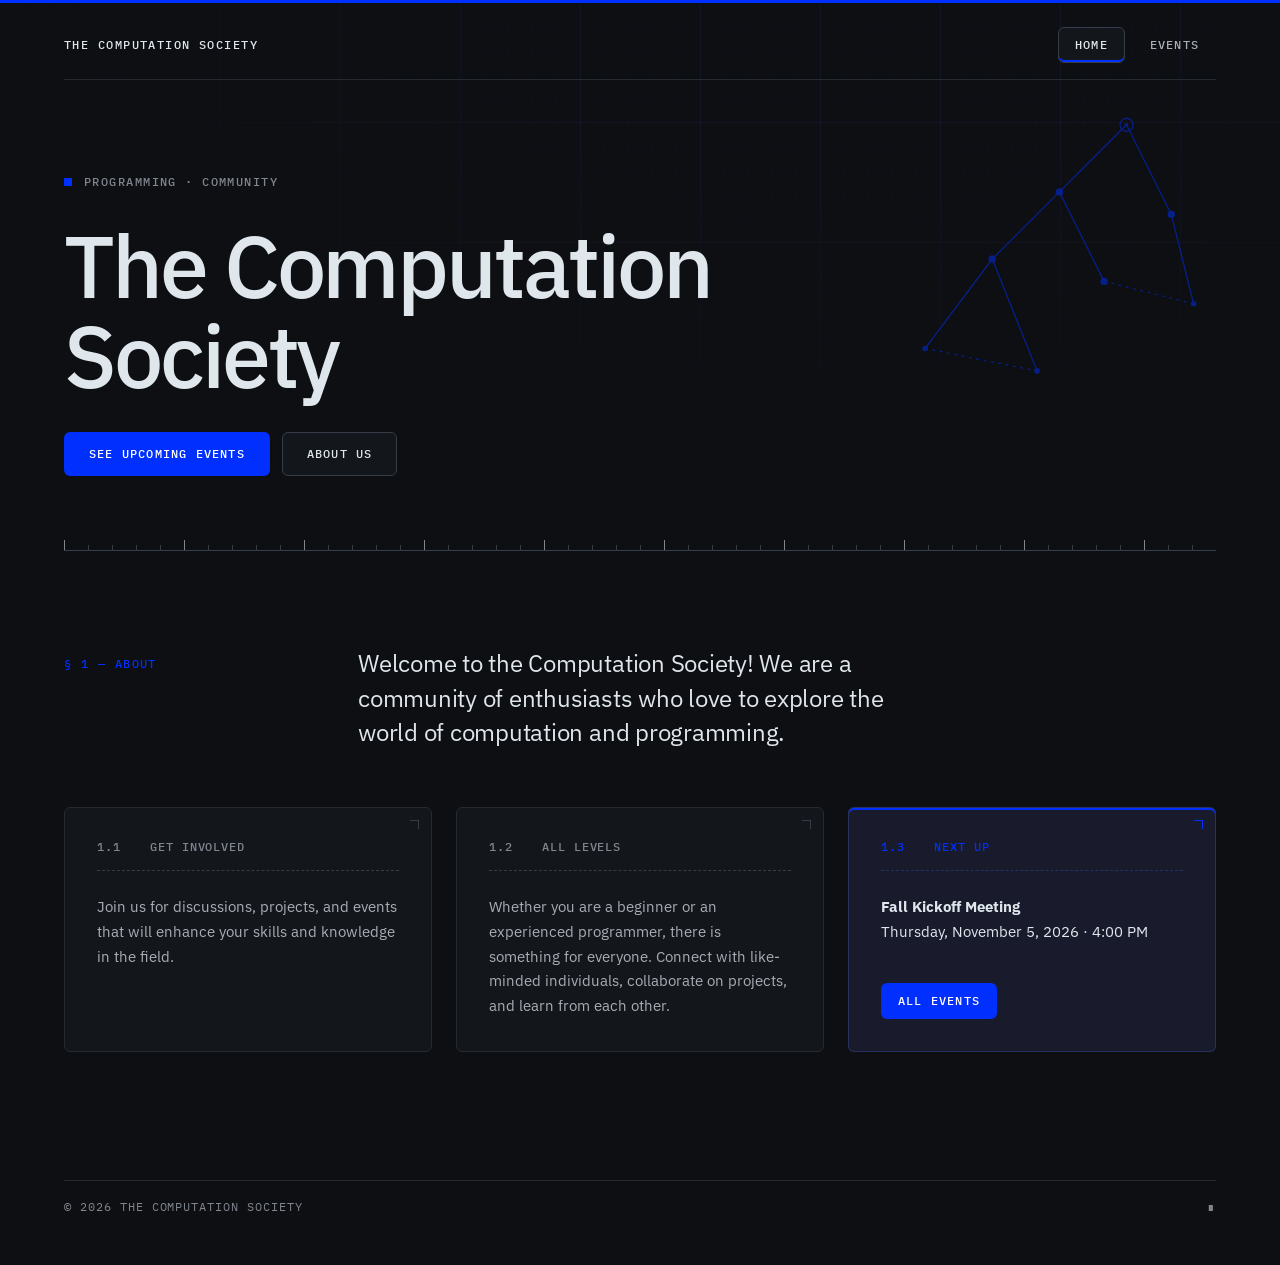
==== site/index.html @ 562e047d "Add Events page, nav and CTA buttons, and events.py site generator Events live in events.json and ar" ====
<!DOCTYPE html>
<html lang="en">
<head>
    <meta charset="UTF-8">
    <meta name="viewport" content="width=device-width, initial-scale=1.0">
    <title>The Computation Society</title>
    <link rel="stylesheet" href="static/style.css">
</head>
<body>

    <header class="site-header">
        <a class="brand" href="index.html">The Computation Society</a>
        <nav class="site-nav" aria-label="Main">
            <a class="btn btn-ghost is-current" href="index.html">Home</a>
            <a class="btn btn-ghost" href="events.html">Events</a>
        </nav>
    </header>

    <main>
        <section class="hero">
            <p class="eyebrow">Programming &middot; Community</p>
            <h1>The Computation Society</h1>
            <div class="button-row">
                <a class="btn btn-primary" href="events.html">See upcoming events</a>
                <a class="btn btn-secondary" href="#about">About us</a>
            </div>
            <div class="ruler" aria-hidden="true"></div>
        </section>

        <section class="section" id="about">
            <p class="section-label">&sect; 1 &mdash; About</p>
            <p class="lead">Welcome to the Computation Society! We are a community of enthusiasts who love to explore the world of computation and programming.</p>

            <div class="cards">
                <article class="card">
                    <p class="card-label">1.1 &emsp; Get involved</p>
                    <p>Join us for discussions, projects, and events that will enhance your skills and knowledge in the field.</p>
                </article>
                <article class="card">
                    <p class="card-label">1.2 &emsp; All levels</p>
                    <p>Whether you are a beginner or an experienced programmer, there is something for everyone. Connect with like-minded individuals, collaborate on projects, and learn from each other.</p>
                </article>
                <article class="card card-featured">
                    <p class="card-label">1.3 &emsp; Next up</p>
                    <p><strong>Fall Kickoff Meeting</strong><br>Thursday, November 5, 2026 &middot; 4:00 PM</p>
                    <a class="btn btn-primary btn-small" href="events.html">All events</a>
                </article>
            </div>
        </section>

    </main>

    <footer class="site-footer">
        <span>&copy; 2026 The Computation Society</span>
        <span aria-hidden="true">&#8718;</span>
    </footer>

</body>
</html>
---- site/static/style.css ----
/* ==========================================================================
   The Computation Society — stylesheet
   --------------------------------------------------------------------------
   Pages are generated by events.py from templates/; see README.md.
   ========================================================================== */

@import url("https://fonts.googleapis.com/css2?family=IBM+Plex+Mono:wght@400;500&family=IBM+Plex+Sans:wght@400;500;600&display=swap");

/* 1. Design tokens
   ========================================================================== */

:root {
  color-scheme: dark;

  /* Color */
  --bg: #0d0f12;
  --surface: #13171c;
  --surface-hover: #181d24;
  --text: #dfe6ec;
  --text-muted: #a9adb5;
  --text-subtle: #80868f;
  --border: #242a32;
  --border-strong: #353d48;
  --accent: #002ffe;
  --accent-hover: #2344d5;
  --accent-soft: rgba(83, 76, 223, 0.08);
  --grid-minor: rgba(83, 76, 223, 0.035);
  --grid-major: rgba(83, 76, 223, 0.07);

  /* Type */
  --font-sans: "IBM Plex Sans", ui-sans-serif, system-ui, -apple-system, "Segoe UI", Roboto, "Helvetica Neue", Arial, sans-serif;
  --font-mono: "IBM Plex Mono", ui-monospace, SFMono-Regular, Menlo, Consolas, "Liberation Mono", monospace;

  --fs-display: clamp(2.5rem, 1.2rem + 5.4vw, 5.75rem);
  --fs-lead: clamp(1.1875rem, 1.05rem + 0.55vw, 1.5rem);
  --fs-body: 1.0625rem;
  --fs-small: 0.9375rem;
  --fs-label: 0.75rem;

  --lh-tight: 1.02;
  --lh-snug: 1.45;
  --lh-body: 1.65;

  /* Spacing scale (4px base) */
  --space-1: 0.25rem;
  --space-2: 0.5rem;
  --space-3: 0.75rem;
  --space-4: 1rem;
  --space-5: 1.5rem;
  --space-6: 2rem;
  --space-7: 3rem;
  --space-8: 4rem;
  --space-9: 6rem;
  --space-10: 8rem;

  /* Layout */
  --max-width: 72rem;
  --gutter: clamp(1.25rem, 4vw, 3rem);
  --radius: 6px;
  --radius-sm: 3px;

  /* Motion */
  --ease: cubic-bezier(0.2, 0.7, 0.2, 1);
  --dur-fast: 150ms;
  --dur: 250ms;
  --dur-reveal: 700ms;
}

/* 2. Base
   ========================================================================== */

*,
*::before,
*::after {
  box-sizing: border-box;
}

html {
  background: var(--bg);
  border-top: 3px solid var(--accent);
  -webkit-text-size-adjust: 100%;
  text-size-adjust: 100%;
  scrollbar-color: var(--border-strong) var(--bg);
}

body {
  position: relative;
  min-height: 100vh;
  margin: 0;
  padding-block: var(--space-5) var(--space-7);
  overflow-x: hidden;

  display: grid;
  grid-template-columns:
    [full-start] minmax(var(--gutter), 1fr)
    [content-start] minmax(0, var(--max-width))
    [content-end] minmax(var(--gutter), 1fr)
    [full-end];
  align-content: start;

  background: var(--bg);
  color: var(--text);
  font-family: var(--font-sans);
  font-size: var(--fs-body);
  line-height: var(--lh-body);
  font-kerning: normal;
  -webkit-font-smoothing: antialiased;
  -moz-osx-font-smoothing: grayscale;
}

body > * {
  grid-column: content;
  position: relative;
  z-index: 1;
}

::selection {
  background: var(--accent);
  color: var(--bg);
}

a {
  color: var(--accent);
  text-decoration-thickness: 1px;
  text-underline-offset: 0.2em;
  transition: color var(--dur-fast) var(--ease);
}

a:hover {
  color: var(--accent-hover);
}

:focus-visible {
  outline: 2px solid var(--accent);
  outline-offset: 3px;
  border-radius: var(--radius-sm);
}

/* 3. Background texture — coordinate grid + graph structure
   ========================================================================== */

/* Fine coordinate grid that fades out below the hero */
body::before {
  content: "";
  position: absolute;
  inset: 0 0 auto 0;
  height: min(52rem, 100vh);
  z-index: 0;
  pointer-events: none;
  background-image:
    linear-gradient(var(--grid-major) 1px, transparent 1px),
    linear-gradient(90deg, var(--grid-major) 1px, transparent 1px),
    linear-gradient(var(--grid-minor) 1px, transparent 1px),
    linear-gradient(90deg, var(--grid-minor) 1px, transparent 1px);
  background-size: 120px 120px, 120px 120px, 24px 24px, 24px 24px;
  background-position: center -1px;
  -webkit-mask-image: radial-gradient(ellipse 85% 75% at 65% 0%, #000 25%, transparent 78%);
  mask-image: radial-gradient(ellipse 85% 75% at 65% 0%, #000 25%, transparent 78%);
}

/* A small tree/graph plotted on the grid, top right of the hero */
body::after {
  content: "";
  position: absolute;
  top: clamp(var(--space-7), 6vw, var(--space-9));
  right: max(var(--gutter), calc((100% - var(--max-width)) / 2));
  width: clamp(15rem, 28vw, 24rem);
  aspect-ratio: 1;
  z-index: 0;
  pointer-events: none;
  background: var(--accent);
  opacity: 0.5;
  -webkit-mask: url("data:image/svg+xml,%3Csvg xmlns='http://www.w3.org/2000/svg' viewBox='0 0 384 384' fill='none' stroke='black' stroke-width='1.4'%3E%3Cpath d='M288 48 L216 120 M288 48 L336 144 M216 120 L144 192 M216 120 L264 216 M144 192 L72 288 M144 192 L192 312 M336 144 L360 240'/%3E%3Cpath d='M264 216 L360 240 M72 288 L192 312' stroke-dasharray='3 5'/%3E%3Ccircle cx='288' cy='48' r='7'/%3E%3Cg fill='black' stroke='none'%3E%3Ccircle cx='216' cy='120' r='4'/%3E%3Ccircle cx='336' cy='144' r='4'/%3E%3Ccircle cx='144' cy='192' r='4'/%3E%3Ccircle cx='264' cy='216' r='4'/%3E%3Ccircle cx='72' cy='288' r='3'/%3E%3Ccircle cx='192' cy='312' r='3'/%3E%3Ccircle cx='360' cy='240' r='3'/%3E%3Ccircle cx='288' cy='48' r='2'/%3E%3C/g%3E%3C/svg%3E") center / contain no-repeat;
  mask: url("data:image/svg+xml,%3Csvg xmlns='http://www.w3.org/2000/svg' viewBox='0 0 384 384' fill='none' stroke='black' stroke-width='1.4'%3E%3Cpath d='M288 48 L216 120 M288 48 L336 144 M216 120 L144 192 M216 120 L264 216 M144 192 L72 288 M144 192 L192 312 M336 144 L360 240'/%3E%3Cpath d='M264 216 L360 240 M72 288 L192 312' stroke-dasharray='3 5'/%3E%3Ccircle cx='288' cy='48' r='7'/%3E%3Cg fill='black' stroke='none'%3E%3Ccircle cx='216' cy='120' r='4'/%3E%3Ccircle cx='336' cy='144' r='4'/%3E%3Ccircle cx='144' cy='192' r='4'/%3E%3Ccircle cx='264' cy='216' r='4'/%3E%3Ccircle cx='72' cy='288' r='3'/%3E%3Ccircle cx='192' cy='312' r='3'/%3E%3Ccircle cx='360' cy='240' r='3'/%3E%3Ccircle cx='288' cy='48' r='2'/%3E%3C/g%3E%3C/svg%3E") center / contain no-repeat;
}

/* 4. Header, navigation and footer
   ========================================================================== */

.site-header {
  display: flex;
  flex-wrap: wrap;
  align-items: center;
  justify-content: space-between;
  gap: var(--space-4);
  padding-bottom: var(--space-4);
  margin-bottom: clamp(var(--space-7), 9vw, var(--space-9));
  border-bottom: 1px solid var(--border);
}

.brand {
  font-family: var(--font-mono);
  font-size: var(--fs-label);
  font-weight: 500;
  letter-spacing: 0.12em;
  text-transform: uppercase;
  text-decoration: none;
  color: var(--text);
}

.brand:hover {
  color: var(--text);
}

.site-nav {
  display: flex;
  gap: var(--space-2);
}

.site-footer {
  display: flex;
  justify-content: space-between;
  margin-top: var(--space-8);
  padding-top: var(--space-4);
  border-top: 1px solid var(--border);
  font-family: var(--font-mono);
  font-size: var(--fs-label);
  letter-spacing: 0.08em;
  text-transform: uppercase;
  color: var(--text-subtle);
}

/* 5. Buttons
   ========================================================================== */

.btn {
  display: inline-flex;
  align-items: center;
  justify-content: center;
  gap: var(--space-2);
  min-height: 2.75rem;
  padding: var(--space-2) var(--space-5);

  font-family: var(--font-mono);
  font-size: var(--fs-label);
  font-weight: 500;
  line-height: 1;
  letter-spacing: 0.1em;
  text-transform: uppercase;
  text-decoration: none;
  white-space: nowrap;

  border: 1px solid transparent;
  border-radius: var(--radius);
  cursor: pointer;
  transition:
    transform var(--dur-fast) var(--ease),
    background-color var(--dur-fast) var(--ease),
    border-color var(--dur-fast) var(--ease),
    color var(--dur-fast) var(--ease);
}

.btn:hover {
  transform: translateY(-1px);
}

.btn:active {
  transform: none;
}

.btn-primary {
  background: var(--accent);
  color: #fff;
}

.btn-primary:hover {
  background: var(--accent-hover);
  color: #fff;
}

.btn-secondary {
  background: var(--surface);
  border-color: var(--border-strong);
  color: var(--text);
}

.btn-secondary:hover {
  background: var(--surface-hover);
  border-color: var(--accent);
  color: var(--text);
}

.btn-ghost {
  min-height: 2.25rem;
  padding-inline: var(--space-4);
  color: var(--text-muted);
}

.btn-ghost:hover {
  border-color: var(--border-strong);
  color: var(--text);
}

.btn-ghost.is-current {
  border-color: var(--border-strong);
  background: var(--surface);
  color: var(--text);
  box-shadow: inset 0 -2px 0 var(--accent);
}

.btn-small {
  min-height: 2.25rem;
  padding-inline: var(--space-4);
  align-self: flex-start;
}

.button-row {
  display: flex;
  flex-wrap: wrap;
  gap: var(--space-3);
  margin-top: var(--space-6);
}

/* 6. Hero
   ========================================================================== */

.hero {
  margin-bottom: clamp(var(--space-8), 8vw, var(--space-9));
}

.eyebrow {
  display: flex;
  align-items: center;
  gap: var(--space-3);
  margin: 0 0 var(--space-6);

  font-family: var(--font-mono);
  font-size: var(--fs-label);
  font-weight: 500;
  line-height: 1;
  letter-spacing: 0.12em;
  text-transform: uppercase;
  color: var(--text-subtle);
}

/* Small accent square marker before the label */
.eyebrow::before {
  content: "";
  width: var(--space-2);
  height: var(--space-2);
  background: var(--accent);
}

.hero h1 {
  max-width: 15ch;
  margin: 0;
  font-size: var(--fs-display);
  font-weight: 500;
  line-height: var(--lh-tight);
  letter-spacing: -0.035em;
  color: var(--text);
  text-wrap: balance;
}

.hero-compact {
  margin-bottom: var(--space-8);
}

/* Measurement ruler under the heading */
.ruler {
  height: 11px;
  margin-top: clamp(var(--space-6), 5vw, var(--space-8));
  border-bottom: 1px solid var(--border-strong);
  background:
    repeating-linear-gradient(90deg, var(--text-subtle) 0 1px, transparent 1px 120px) left bottom / 100% 11px no-repeat,
    repeating-linear-gradient(90deg, var(--border-strong) 0 1px, transparent 1px 24px) left bottom / 100% 5px no-repeat;
  transform-origin: left center;
}

/* 7. Sections
   ========================================================================== */

.section {
  display: grid;
  grid-template-columns: repeat(12, minmax(0, 1fr));
  column-gap: var(--space-5);
  row-gap: var(--space-5);
  margin-bottom: var(--space-8);
  scroll-margin-top: var(--space-6);
}

.section-label {
  grid-column: 1 / span 3;
  margin: 0;
  padding-top: 0.55em;

  font-family: var(--font-mono);
  font-size: var(--fs-label);
  font-weight: 500;
  letter-spacing: 0.12em;
  text-transform: uppercase;
  color: var(--accent);
}

.lead {
  grid-column: 4 / span 8;
  max-width: 38ch;
  margin: 0 0 var(--space-6);

  font-size: var(--fs-lead);
  line-height: var(--lh-snug);
  letter-spacing: -0.01em;
  color: var(--text);
  text-wrap: pretty;
}

/* 8. Cards
   ========================================================================== */

.cards {
  grid-column: 1 / -1;
  display: grid;
  grid-template-columns: repeat(3, minmax(0, 1fr));
  gap: var(--space-5);
}

.card {
  position: relative;
  display: flex;
  flex-direction: column;
  gap: var(--space-5);
  padding: var(--space-6);

  background: var(--surface);
  border: 1px solid var(--border);
  border-radius: var(--radius);
  color: var(--text-muted);
  font-size: var(--fs-small);
  line-height: var(--lh-body);
  text-wrap: pretty;

  transition:
    transform var(--dur) var(--ease),
    background-color var(--dur) var(--ease),
    border-color var(--dur) var(--ease);
}

.card p {
  margin: 0;
}

.card-label {
  padding-bottom: var(--space-4);
  border-bottom: 1px dashed var(--border-strong);

  font-family: var(--font-mono);
  font-size: var(--fs-label);
  font-weight: 500;
  line-height: 1.2;
  letter-spacing: 0.08em;
  text-transform: uppercase;
  color: var(--text-subtle);
  transition: color var(--dur) var(--ease);
}

/* Registration mark in the corner, like a technical drawing */
.card::after,
.event::after {
  content: "";
  position: absolute;
  top: var(--space-3);
  right: var(--space-3);
  width: 9px;
  height: 9px;
  border-top: 1px solid var(--border-strong);
  border-right: 1px solid var(--border-strong);
  transition: border-color var(--dur) var(--ease);
}

.card:hover,
.event:hover {
  transform: translateY(-2px);
  background: var(--surface-hover);
  border-color: var(--border-strong);
}

.card:hover::after,
.event:hover::after {
  border-color: var(--accent);
}

.card:hover .card-label {
  color: var(--text-muted);
}

/* Featured card — the next meeting */
.card-featured {
  background:
    linear-gradient(var(--accent-soft), var(--accent-soft)),
    var(--surface);
  border-color: rgba(76, 107, 233, 0.28);
  box-shadow: inset 0 2px 0 var(--accent);
  color: var(--text);
}

.card-featured .card-label,
.card-featured:hover .card-label {
  color: var(--accent);
  border-bottom-color: rgba(76, 100, 233, 0.3);
}

.card-featured::after {
  border-color: var(--accent);
}

.card-featured:hover {
  background:
    linear-gradient(rgba(76, 94, 233, 0.12), rgba(76, 107, 233, 0.12)),
    var(--surface-hover);
  border-color: rgba(76, 107, 233, 0.45);
}

.card-featured .btn {
  margin-top: auto;
}

/* 9. Events
   ========================================================================== */

.event-list {
  grid-column: 4 / span 9;
  display: flex;
  flex-direction: column;
  gap: var(--space-4);
}

.event {
  position: relative;
  display: flex;
  flex-direction: column;
  gap: var(--space-3);
  padding: var(--space-5) var(--space-6);

  background: var(--surface);
  border: 1px solid var(--border);
  border-left: 2px solid var(--accent);
  border-radius: var(--radius);
  transition:
    transform var(--dur) var(--ease),
    background-color var(--dur) var(--ease),
    border-color var(--dur) var(--ease);
}

.event-date {
  font-family: var(--font-mono);
  font-size: var(--fs-label);
  font-weight: 500;
  letter-spacing: 0.08em;
  text-transform: uppercase;
  color: var(--accent);
}

.event-title {
  margin: 0;
  font-size: 1.375rem;
  font-weight: 500;
  line-height: 1.25;
  letter-spacing: -0.01em;
  color: var(--text);
}

.event-description {
  margin: 0;
  max-width: 60ch;
  font-size: var(--fs-small);
  color: var(--text-muted);
}

.event-past {
  border-left-color: var(--border-strong);
}

.event-past .event-date {
  color: var(--text-subtle);
}

.event-past .event-title {
  color: var(--text-muted);
}

.empty {
  margin: 0;
  padding: var(--space-5) var(--space-6);
  border: 1px dashed var(--border-strong);
  border-radius: var(--radius);
  color: var(--text-subtle);
  font-size: var(--fs-small);
}

/* 10. Motion — load reveal
   ========================================================================== */

@keyframes reveal {
  from {
    opacity: 0;
    transform: translateY(12px);
  }
  to {
    opacity: 1;
    transform: none;
  }
}

@keyframes fade {
  from { opacity: 0; }
}

@keyframes draw {
  from { transform: scaleX(0); }
}

body::before,
body::after {
  animation: fade 1200ms var(--ease) both;
}

.eyebrow       { animation: reveal var(--dur-reveal) var(--ease) both; }
.hero h1       { animation: reveal var(--dur-reveal) var(--ease) 60ms both; }
.button-row    { animation: reveal var(--dur-reveal) var(--ease) 160ms both; }
.ruler         { animation: draw 1100ms var(--ease) 250ms both; }
.section-label,
.lead          { animation: reveal var(--dur-reveal) var(--ease) 300ms both; }
.card,
.event,
.empty         { animation: reveal var(--dur-reveal) var(--ease) 420ms both; }
.card:nth-child(2),
.event:nth-child(2) { animation-delay: 500ms; }
.card:nth-child(3),
.event:nth-child(n + 3) { animation-delay: 580ms; }

/* 11. Responsive
   ========================================================================== */

/* ≤ 1199px — slightly tighter section gutters */
@media (max-width: 74.9375em) {
  .section,
  .cards {
    column-gap: var(--space-4);
    row-gap: var(--space-4);
  }
}

/* ≤ 991px — two-column cards, featured card spans full width */
@media (max-width: 61.9375em) {
  .section-label {
    grid-column: 1 / -1;
    padding-top: 0;
  }

  .lead,
  .event-list {
    grid-column: 1 / -1;
  }

  .lead {
    max-width: 34ch;
  }

  .cards {
    grid-template-columns: repeat(2, minmax(0, 1fr));
  }

  .card-featured {
    grid-column: 1 / -1;
  }

  body::after {
    opacity: 0.32;
  }
}

/* ≤ 767px — single column, graph removed so it never sits behind text */
@media (max-width: 47.9375em) {
  :root {
    --fs-body: 1rem;
  }

  body::after {
    display: none;
  }

  body::before {
    background-size: 96px 96px, 96px 96px, 24px 24px, 24px 24px;
    -webkit-mask-image: radial-gradient(ellipse 120% 80% at 50% 0%, #000 20%, transparent 75%);
    mask-image: radial-gradient(ellipse 120% 80% at 50% 0%, #000 20%, transparent 75%);
  }

  .cards {
    grid-template-columns: minmax(0, 1fr);
  }

  .card,
  .event {
    padding: var(--space-5);
  }

  .lead {
    margin-bottom: var(--space-4);
  }
}

/* ≤ 479px — small phones */
@media (max-width: 29.9375em) {
  .hero h1 {
    letter-spacing: -0.03em;
  }

  .eyebrow {
    margin-bottom: var(--space-5);
    letter-spacing: 0.08em;
  }

  .ruler {
    background-size: 100% 9px, 100% 4px;
    height: 9px;
  }

  .lead {
    max-width: none;
  }

  .button-row .btn {
    flex: 1 1 auto;
  }
}

/* 12. Accessibility preferences
   ========================================================================== */

@media (prefers-reduced-motion: reduce) {
  *,
  *::before,
  *::after {
    animation: none !important;
    transition-duration: 0.01ms !important;
  }

  .card:hover,
  .event:hover,
  .btn:hover {
    transform: none;
  }
}

@media (forced-colors: active) {
  body::before,
  body::after,
  .ruler {
    display: none;
  }

  .card,
  .event,
  .btn {
    border: 1px solid CanvasText;
  }
}
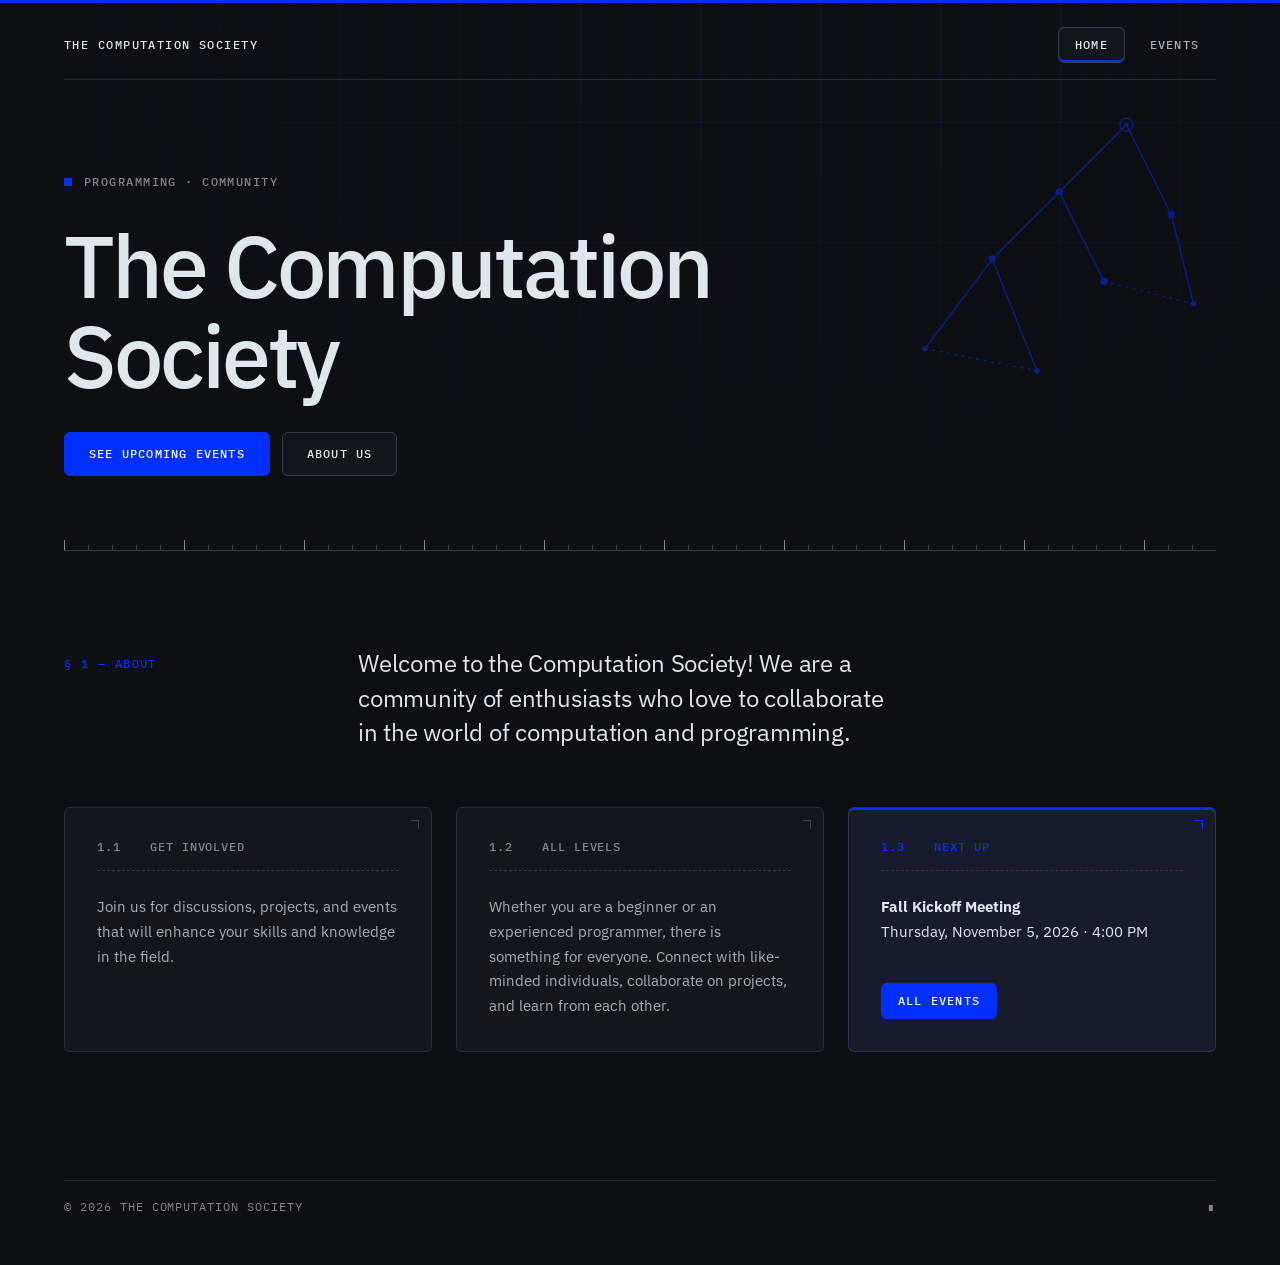
==== commit 187863a9: "fixed html" ====
--- a/site/index.html
+++ b/site/index.html
@@ -29,7 +29,7 @@
 
         <section class="section" id="about">
             <p class="section-label">&sect; 1 &mdash; About</p>
-            <p class="lead">Welcome to the Computation Society! We are a community of enthusiasts who love to explore the world of computation and programming.</p>
+            <p class="lead">Welcome to the Computation Society! We are a community of enthusiasts who love to collaborate in the world of computation and programming.</p>
 
             <div class="cards">
                 <article class="card">
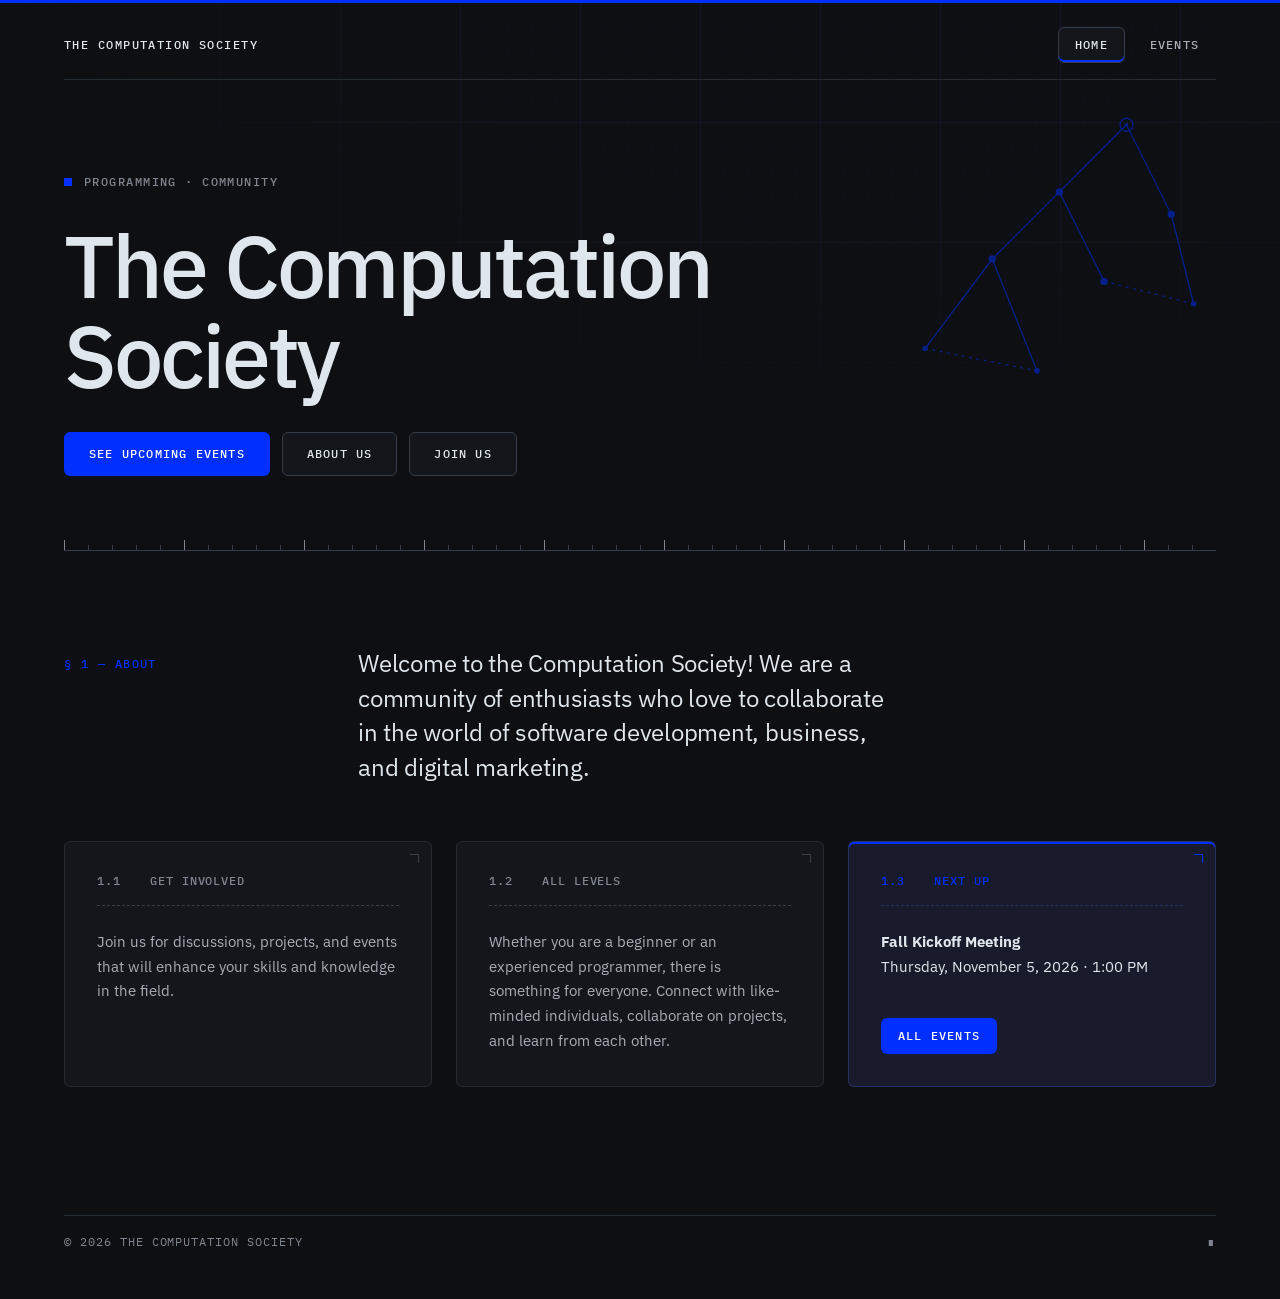
==== commit e6bf4a6c: "Added button for Join Us" ====
--- a/site/index.html
+++ b/site/index.html
@@ -5,6 +5,7 @@
     <meta name="viewport" content="width=device-width, initial-scale=1.0">
     <title>The Computation Society</title>
     <link rel="stylesheet" href="static/style.css">
+    <script async src="https://tally.so/widgets/embed.js"></script>
 </head>
 <body>
 
@@ -23,13 +24,14 @@
             <div class="button-row">
                 <a class="btn btn-primary" href="events.html">See upcoming events</a>
                 <a class="btn btn-secondary" href="#about">About us</a>
+                <a class="btn btn-secondary" href="#join us">Join us</a>
             </div>
             <div class="ruler" aria-hidden="true"></div>
         </section>
 
         <section class="section" id="about">
             <p class="section-label">&sect; 1 &mdash; About</p>
-            <p class="lead">Welcome to the Computation Society! We are a community of enthusiasts who love to collaborate in the world of computation and programming.</p>
+            <p class="lead">Welcome to the Computation Society! We are a community of enthusiasts who love to collaborate in the world of software development, business, and digital marketing.</p>
 
             <div class="cards">
                 <article class="card">
@@ -42,7 +44,7 @@
                 </article>
                 <article class="card card-featured">
                     <p class="card-label">1.3 &emsp; Next up</p>
-                    <p><strong>Fall Kickoff Meeting</strong><br>Thursday, November 5, 2026 &middot; 4:00 PM</p>
+                    <p><strong>Fall Kickoff Meeting</strong><br>Thursday, November 5, 2026 &middot; 1:00 PM</p>
                     <a class="btn btn-primary btn-small" href="events.html">All events</a>
                 </article>
             </div>
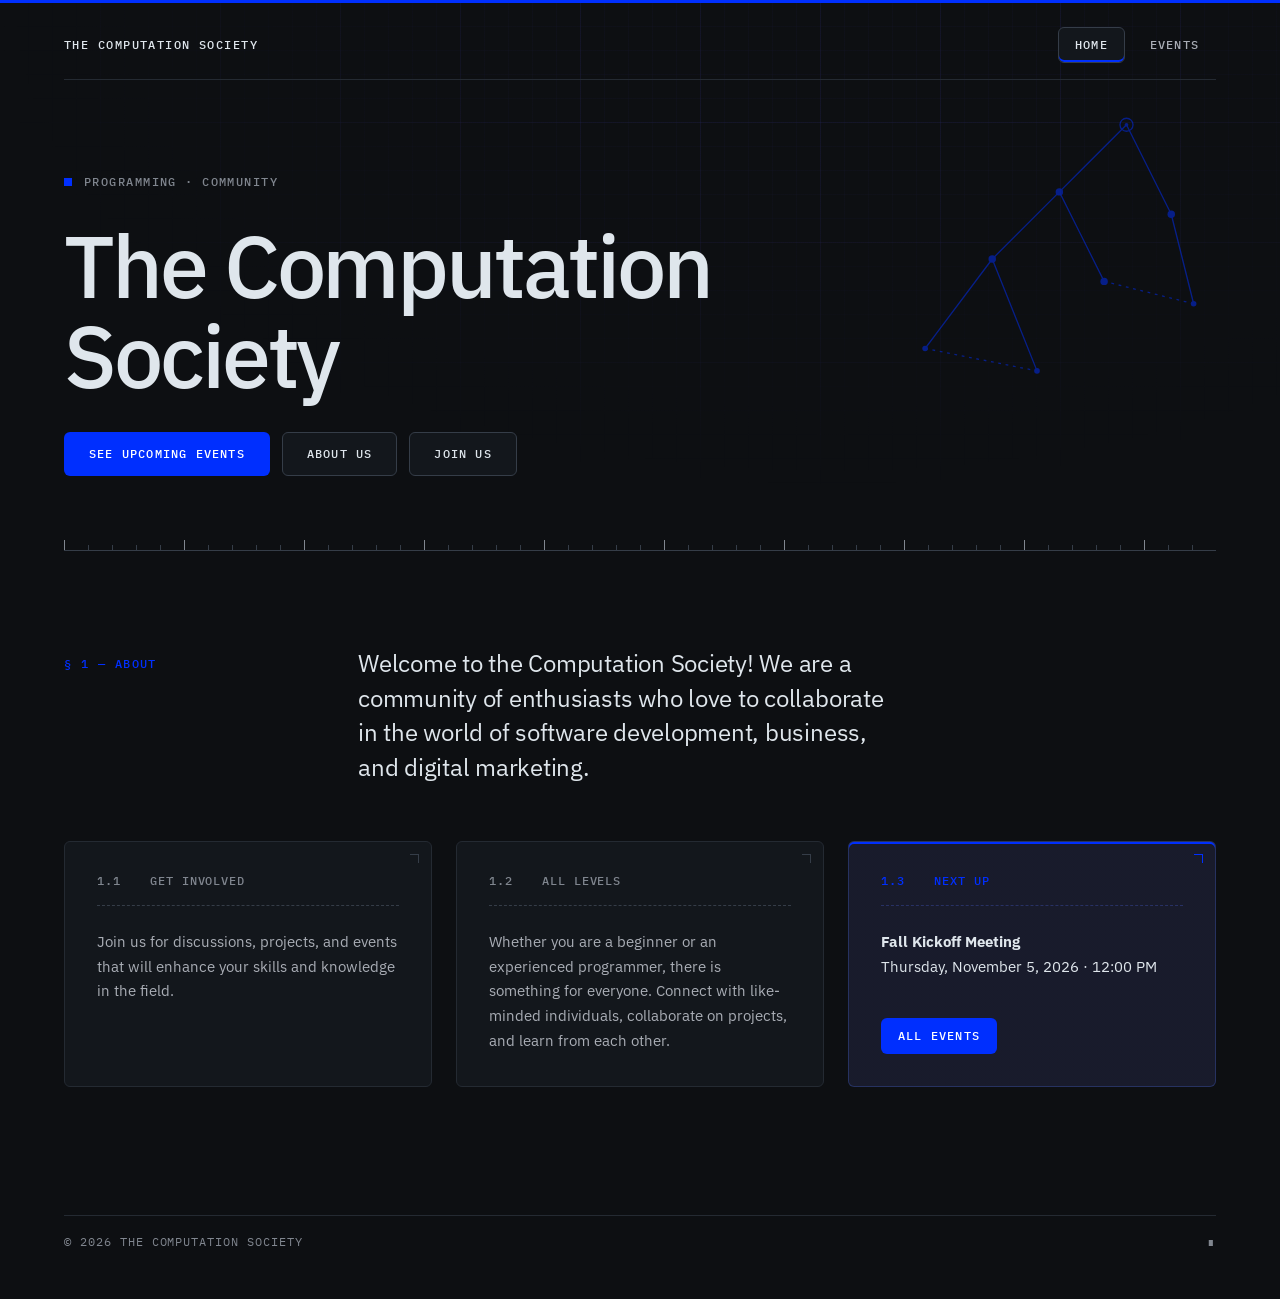
==== commit a7db680d: "add" ====
--- a/site/index.html
+++ b/site/index.html
@@ -24,7 +24,7 @@
             <div class="button-row">
                 <a class="btn btn-primary" href="events.html">See upcoming events</a>
                 <a class="btn btn-secondary" href="#about">About us</a>
-                <a class="btn btn-secondary" href="#join us">Join us</a>
+                <button type="button" class="btn btn-secondary" data-tally-open="aOOa29" data-tally-hide-title="1" data-tally-emoji-text="╰(*°▽°*)╯" data-tally-emoji-animation="bounce" data-tally-auto-close="1000">Join us</button>
             </div>
             <div class="ruler" aria-hidden="true"></div>
         </section>
@@ -44,7 +44,7 @@
                 </article>
                 <article class="card card-featured">
                     <p class="card-label">1.3 &emsp; Next up</p>
-                    <p><strong>Fall Kickoff Meeting</strong><br>Thursday, November 5, 2026 &middot; 1:00 PM</p>
+                    <p><strong>Fall Kickoff Meeting</strong><br>Thursday, November 5, 2026 &middot; 12:00 PM</p>
                     <a class="btn btn-primary btn-small" href="events.html">All events</a>
                 </article>
             </div>
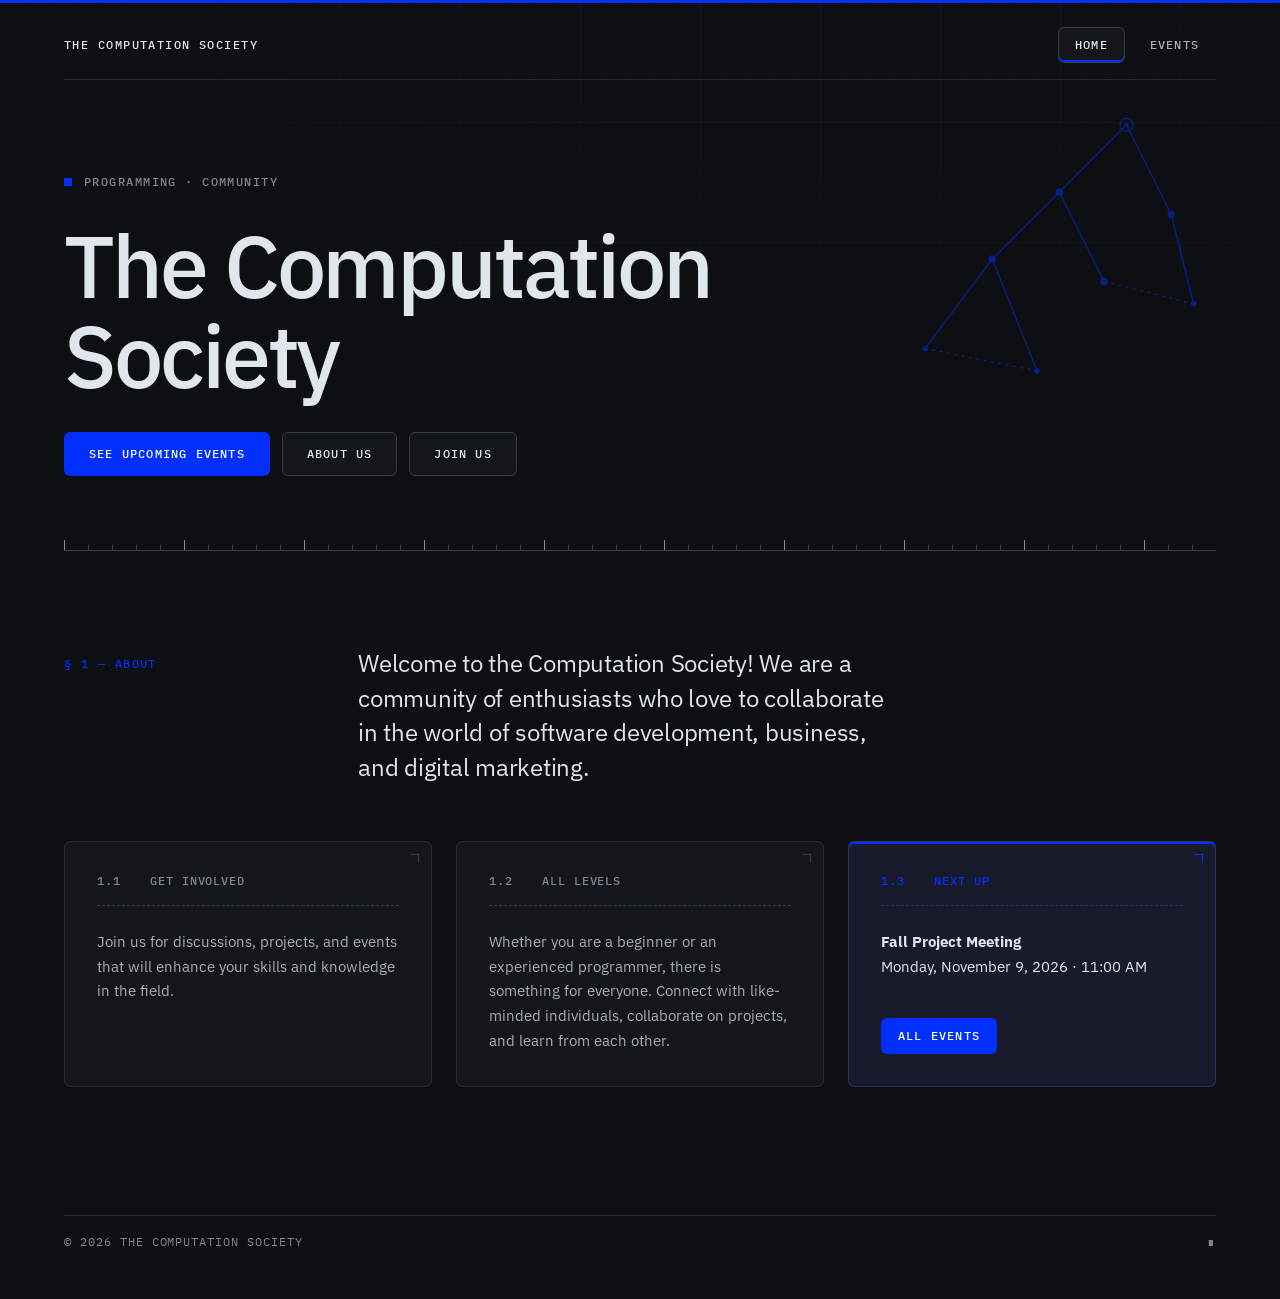
==== commit 97834aac: "updated events" ====
--- a/site/index.html
+++ b/site/index.html
@@ -44,7 +44,7 @@
                 </article>
                 <article class="card card-featured">
                     <p class="card-label">1.3 &emsp; Next up</p>
-                    <p><strong>Fall Kickoff Meeting</strong><br>Thursday, November 5, 2026 &middot; 12:00 PM</p>
+                    <p><strong>Fall Project Meeting</strong><br>Monday, November 9, 2026 &middot; 11:00 AM</p>
                     <a class="btn btn-primary btn-small" href="events.html">All events</a>
                 </article>
             </div>
